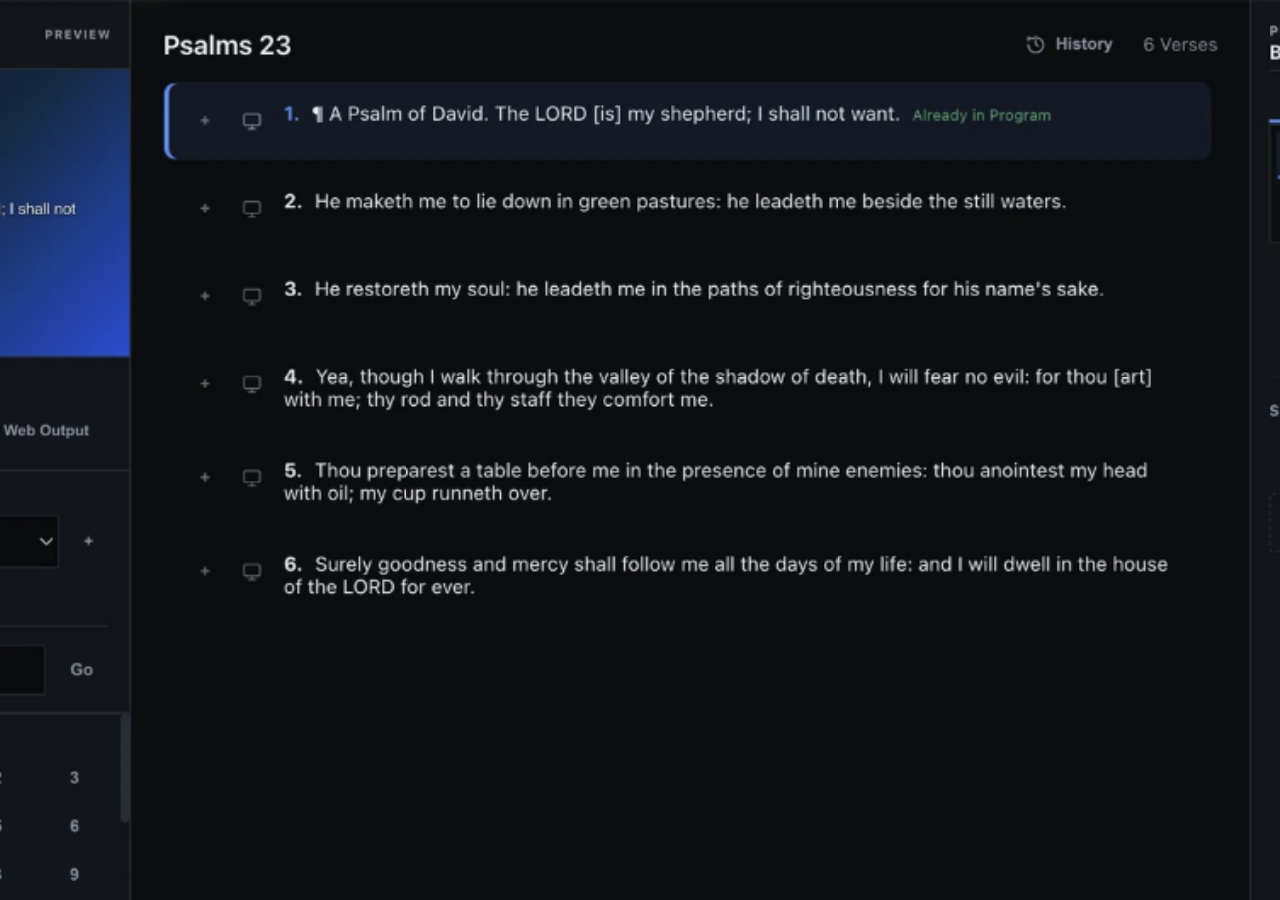
==== showcase/index.html @ 1fc6f81c "Publish minimal website with interactive VersePoint showcase" ====
<!doctype html>
<html lang="en">
  <head>
    <meta charset="utf-8" />
    <meta name="viewport" content="width=device-width, initial-scale=1" />
    <meta name="color-scheme" content="dark" />
    <title>Explore VersePoint</title>
    <link rel="stylesheet" href="styles.css" />
    <script src="demo.js" defer></script>
  </head>
  <body>
    <main aria-label="Explore the VersePoint application">
      <div class="stage-scroll" id="stage-scroll">
        <div class="camera-viewport" id="camera-viewport">
          <div class="application-stage is-loading" id="application-stage" aria-busy="true">
            <img id="application-image" class="application-image" alt="" draggable="false" hidden />
            <img id="application-animation" class="application-animation" alt="" draggable="false" hidden aria-hidden="true" />
            <video id="application-video" class="application-video" muted playsinline preload="none" hidden aria-hidden="true"></video>
            <div id="application-dimmer" class="application-dimmer" hidden aria-hidden="true"></div>
            <div id="application-underlays" class="application-underlays" aria-hidden="true"></div>
            <img id="application-overlay" class="application-overlay" alt="" draggable="false" hidden aria-hidden="true" />
            <div id="hotspot-layer" class="hotspot-layer" aria-label="Available application controls"></div>
            <div class="stage-message" id="stage-message" role="status">Loading VersePoint…</div>
          </div>
        </div>
      </div>
      <span class="sr-only" id="state-description" aria-live="polite" aria-atomic="true">VersePoint</span>
      <p class="sr-only" id="interaction-message" role="status" aria-live="polite" aria-atomic="true"></p>
    </main>
  </body>
</html>
---- showcase/styles.css ----
:root { font-family: Inter, -apple-system, BlinkMacSystemFont, "Segoe UI", sans-serif; color: #d8e0ed; background: #10151d; font-synthesis: none; --capture-ratio: 1.659; }
* { box-sizing: border-box; }
html, body, main, .stage-scroll, .camera-viewport { width: 100%; height: 100%; margin: 0; padding: 0; }
body { overflow: hidden; }
button { font: inherit; -webkit-tap-highlight-color: transparent; }
.sr-only { position: absolute; width: 1px; height: 1px; padding: 0; margin: -1px; overflow: hidden; clip-path: inset(50%); white-space: nowrap; border: 0; }
.stage-scroll { position: relative; overflow: hidden; background: #10151d; }
.camera-viewport { position: relative; overflow: hidden; perspective: 1200px; perspective-origin: 50% 50%; background: #1c2531; touch-action: none; }
.application-stage { position: relative; width: 100%; height: 100%; background: #10151d; isolation: isolate; transform-origin: 0 0; will-change: transform; }
.cinematic-enabled .application-stage { border-radius: 5px; overflow: hidden; box-shadow: 0 12px 30px #0008; }
.camera-viewport.pan-ready, .camera-viewport.pan-ready .hotspot { cursor: grab; }
.camera-viewport.is-panning, .camera-viewport.is-panning .hotspot { cursor: grabbing; }
.application-image { width: 100%; height: 100%; display: block; object-fit: fill; user-select: none; }
.application-image[hidden] { display: none; }
.application-video, .application-animation { position: absolute; z-index: 1; inset: 0; width: 100%; height: 100%; object-fit: fill; pointer-events: none; }
.application-video[hidden], .application-animation[hidden] { display: none; }
.application-underlays { position: absolute; inset: 0; z-index: 3; pointer-events: none; }
.application-underlays img { position: absolute; object-fit: fill; pointer-events: none; }
.application-dimmer { position: absolute; inset: 0; z-index: 4; background: #03070d82; pointer-events: none; }
.application-overlay { position: absolute; inset: 0; z-index: 5; width: 100%; height: 100%; object-fit: fill; pointer-events: none; }
.application-overlay[hidden], .application-dimmer[hidden] { display: none; }
.hotspot-layer { position: absolute; inset: 0; z-index: 6; }
.application-stage.is-loading .hotspot-layer { pointer-events: none; }
.hotspot { position: absolute; padding: 0; margin: 0; border: 1px solid transparent; background: transparent; border-radius: 3px; cursor: pointer; transition: background-color 100ms ease, border-color 100ms ease; }
.hotspot:hover { background: #8fc5ff15; border-color: #b1d9ff80; }
.hotspot:focus-visible { outline: 2px solid #c8e5ff; outline-offset: 2px; background: #8fc5ff3b; z-index: 4; }
.stage-message { position: absolute; inset: 0; z-index: 7; display: flex; align-items: center; justify-content: center; color: #ccd6cb; font-size: 18px; padding: 28px; text-align: center; line-height: 1.6; }
.stage-message[hidden] { display: none; }
@media (prefers-reduced-motion: reduce) { *, *::before, *::after { transition-duration: 0s !important; scroll-behavior: auto !important; } }
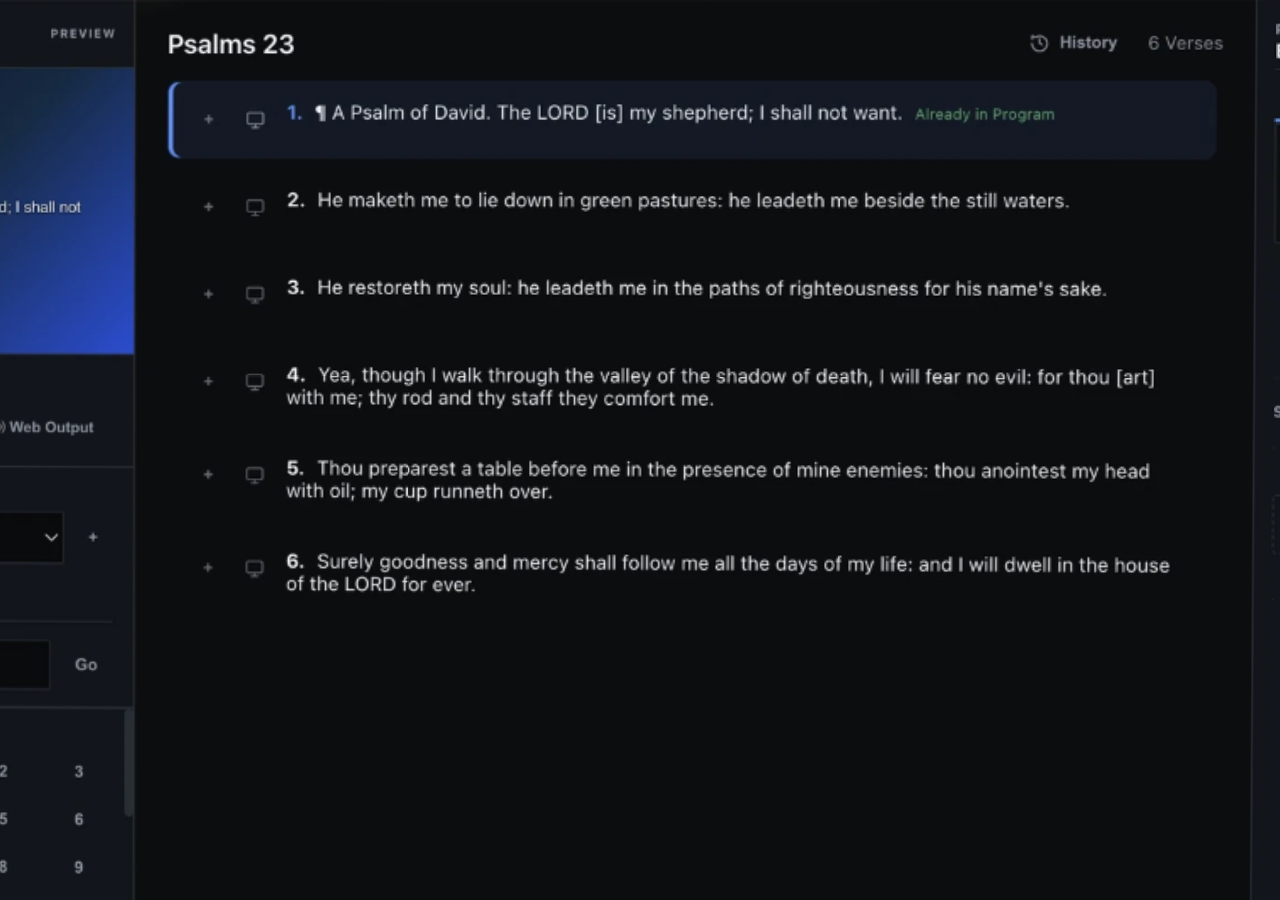
==== commit f5cbd526: "Align website themes and update current user guides" ====
--- a/showcase/index.html
+++ b/showcase/index.html
@@ -5,7 +5,7 @@
     <meta name="viewport" content="width=device-width, initial-scale=1" />
     <meta name="color-scheme" content="dark" />
     <title>Explore VersePoint</title>
-    <link rel="stylesheet" href="styles.css" />
+    <link rel="stylesheet" href="styles.css?v=theme-2" />
     <script src="demo.js" defer></script>
   </head>
   <body>
--- a/showcase/styles.css
+++ b/showcase/styles.css
@@ -1,4 +1,4 @@
-:root { font-family: Inter, -apple-system, BlinkMacSystemFont, "Segoe UI", sans-serif; color: #d8e0ed; background: #10151d; font-synthesis: none; --capture-ratio: 1.659; }
+:root { color-scheme: only dark; font-family: Inter, -apple-system, BlinkMacSystemFont, "Segoe UI", sans-serif; color: #d8e0ed; background: #10151d; font-synthesis: none; --capture-ratio: 1.659; }
 * { box-sizing: border-box; }
 html, body, main, .stage-scroll, .camera-viewport { width: 100%; height: 100%; margin: 0; padding: 0; }
 body { overflow: hidden; }
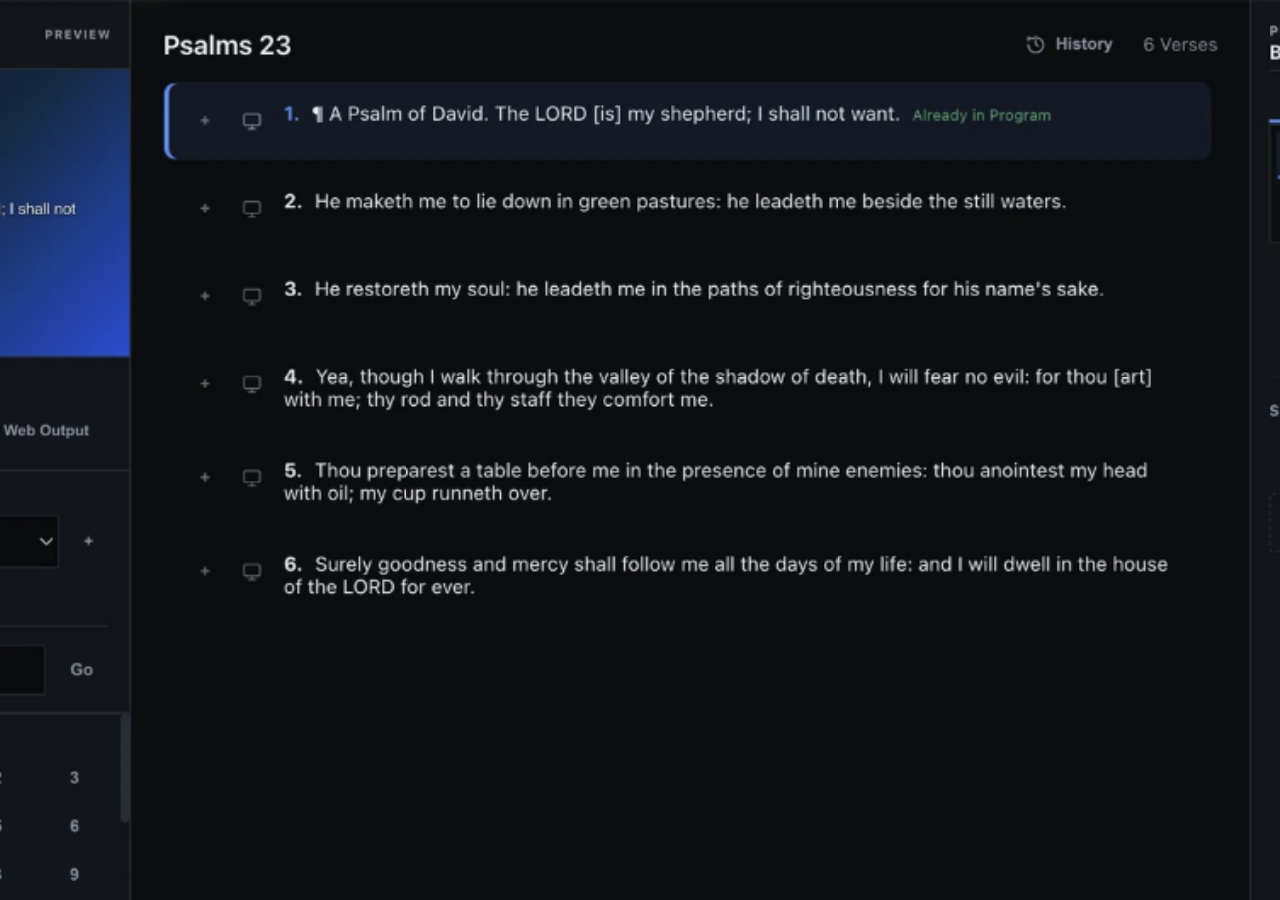
==== commit 66cb18ae: "Keep the full app showcase visible on mobile" ====
--- a/showcase/index.html
+++ b/showcase/index.html
@@ -5,8 +5,8 @@
     <meta name="viewport" content="width=device-width, initial-scale=1" />
     <meta name="color-scheme" content="dark" />
     <title>Explore VersePoint</title>
-    <link rel="stylesheet" href="styles.css?v=theme-2" />
-    <script src="demo.js" defer></script>
+    <link rel="stylesheet" href="styles.css?v=mobile-fit-6" />
+    <script src="demo.js?v=mobile-fit-6" defer></script>
   </head>
   <body>
     <main aria-label="Explore the VersePoint application">
--- a/showcase/styles.css
+++ b/showcase/styles.css
@@ -4,8 +4,8 @@
 body { overflow: hidden; }
 button { font: inherit; -webkit-tap-highlight-color: transparent; }
 .sr-only { position: absolute; width: 1px; height: 1px; padding: 0; margin: -1px; overflow: hidden; clip-path: inset(50%); white-space: nowrap; border: 0; }
-.stage-scroll { position: relative; overflow: hidden; background: #10151d; }
-.camera-viewport { position: relative; overflow: hidden; perspective: 1200px; perspective-origin: 50% 50%; background: #1c2531; touch-action: none; }
+.stage-scroll { position: relative; overflow: clip; background: #10151d; }
+.camera-viewport { position: relative; overflow: clip; perspective: 1200px; perspective-origin: 50% 50%; background: #1c2531; touch-action: none; }
 .application-stage { position: relative; width: 100%; height: 100%; background: #10151d; isolation: isolate; transform-origin: 0 0; will-change: transform; }
 .cinematic-enabled .application-stage { border-radius: 5px; overflow: hidden; box-shadow: 0 12px 30px #0008; }
 .camera-viewport.pan-ready, .camera-viewport.pan-ready .hotspot { cursor: grab; }
@@ -26,4 +26,5 @@
 .hotspot:focus-visible { outline: 2px solid #c8e5ff; outline-offset: 2px; background: #8fc5ff3b; z-index: 4; }
 .stage-message { position: absolute; inset: 0; z-index: 7; display: flex; align-items: center; justify-content: center; color: #ccd6cb; font-size: 18px; padding: 28px; text-align: center; line-height: 1.6; }
 .stage-message[hidden] { display: none; }
+@media (max-width: 899px) { .camera-viewport { touch-action: pan-y; } }
 @media (prefers-reduced-motion: reduce) { *, *::before, *::after { transition-duration: 0s !important; scroll-behavior: auto !important; } }
